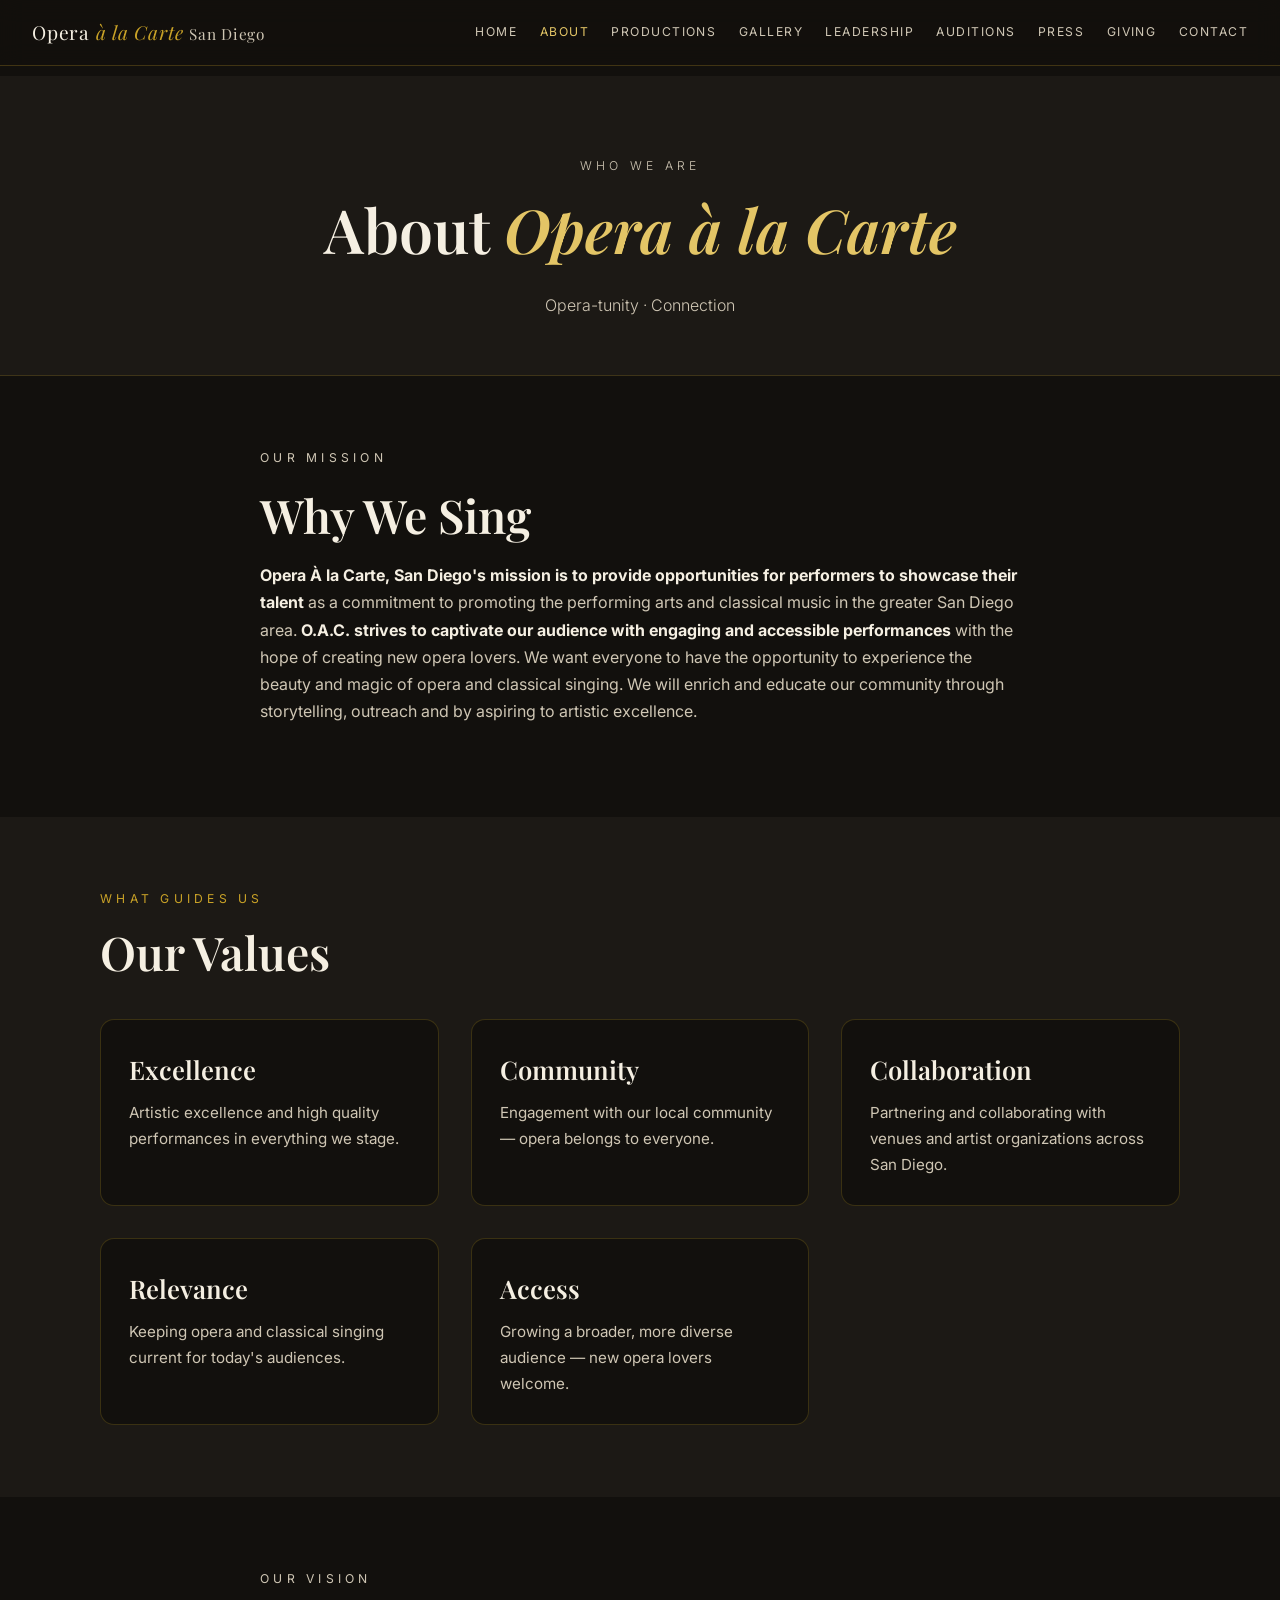
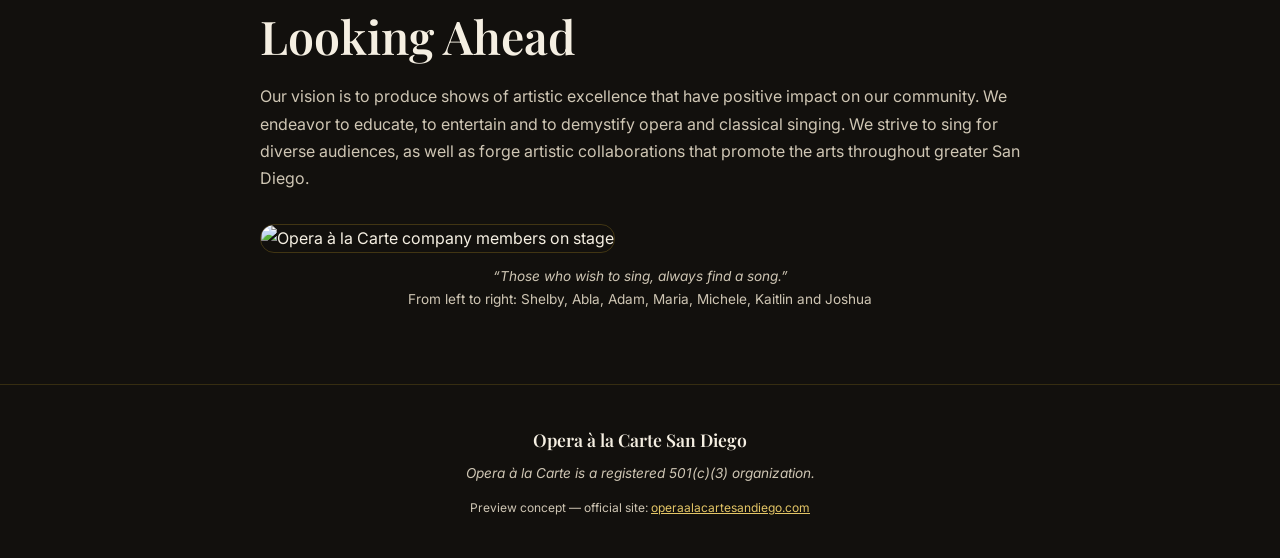
==== about.html @ bd7bd216 "Add about.html" ====
<!DOCTYPE html>
<html lang="en">
<head>
<meta charset="utf-8">
<meta name="viewport" content="width=device-width, initial-scale=1">
<title>About — Opera à la Carte San Diego</title>
<meta name="description" content="Opera À la Carte San Diego's mission: opportunities for performers, accessible opera for the community, artistic excellence.">
<link rel="canonical" href="https://jasongornall.github.io/opera-a-la-carte/about.html">
<meta property="og:title" content="About — Opera à la Carte San Diego">
<meta property="og:description" content="Opera-tunity and connection: our mission, vision, and values.">
<link rel="icon" href="data:image/svg+xml,%3Csvg xmlns='http://www.w3.org/2000/svg' viewBox='0 0 64 64'%3E%3Ccircle cx='32' cy='32' r='30' fill='%2312100d'/%3E%3Ctext x='32' y='44' font-family='Georgia,serif' font-size='36' fill='%23c9a227' text-anchor='middle' font-style='italic'%3EO%3C/text%3E%3C/svg%3E">
<link rel="preconnect" href="https://fonts.googleapis.com">
<link rel="preconnect" href="https://fonts.gstatic.com" crossorigin>
<link href="https://fonts.googleapis.com/css2?family=Playfair+Display:ital,wght@0,400;0,600;0,700;1,400;1,600&family=Inter:wght@300;400;500;600&display=swap" rel="stylesheet">
<link rel="stylesheet" href="style.css">
</head>
<body>
<a class="skip-link" href="#main">Skip to content</a>
<nav id="site-nav" aria-label="Main navigation">
  <a class="brand" href="index.html">Opera <em>à la Carte</em> <span>San Diego</span></a>
  <button class="menu-toggle" aria-expanded="false" aria-controls="nav-links" aria-label="Toggle menu">☰</button>
  <ul class="nav-links" id="nav-links">
    <li><a href="index.html">Home</a></li>
    <li><a href="about.html" class="active" aria-current="page">About</a></li>
    <li><a href="productions.html">Productions</a></li>
    <li><a href="gallery.html">Gallery</a></li>
    <li><a href="leadership.html">Leadership</a></li>
    <li><a href="auditions.html">Auditions</a></li>
    <li><a href="press.html">Press</a></li>
    <li><a href="giving.html">Giving</a></li>
    <li><a href="contact.html">Contact</a></li>
  </ul>
</nav>
<main id="main">
<div class="page-hero">
  <p class="section-label">Who We Are</p>
  <h1>About <em>Opera à la Carte</em></h1>
  <p>Opera-tunity · Connection</p>
</div>

<section aria-labelledby="mission-heading">
  <div class="wrap narrow prose">
    <p class="section-label reveal">Our Mission</p>
    <h2 class="section-title reveal" id="mission-heading">Why We Sing</h2>
    <p class="reveal"><strong>Opera À la Carte, San Diego's mission is to provide opportunities for performers to showcase their talent</strong> as a commitment to promoting the performing arts and classical music in the greater San Diego area. <strong>O.A.C. strives to captivate our audience with engaging and accessible performances</strong> with the hope of creating new opera lovers. We want everyone to have the opportunity to experience the beauty and magic of opera and classical singing. We will enrich and educate our community through storytelling, outreach and by aspiring to artistic excellence.</p>
  </div>
</section>

<section style="background:var(--ink-soft)" aria-labelledby="values-heading">
  <div class="wrap">
    <p class="section-label reveal">What Guides Us</p>
    <h2 class="section-title reveal" id="values-heading">Our Values</h2>
    <div class="cards">
      <article class="card reveal"><div class="card-body"><h3>Excellence</h3><p>Artistic excellence and high quality performances in everything we stage.</p></div></article>
      <article class="card reveal"><div class="card-body"><h3>Community</h3><p>Engagement with our local community — opera belongs to everyone.</p></div></article>
      <article class="card reveal"><div class="card-body"><h3>Collaboration</h3><p>Partnering and collaborating with venues and artist organizations across San Diego.</p></div></article>
      <article class="card reveal"><div class="card-body"><h3>Relevance</h3><p>Keeping opera and classical singing current for today's audiences.</p></div></article>
      <article class="card reveal"><div class="card-body"><h3>Access</h3><p>Growing a broader, more diverse audience — new opera lovers welcome.</p></div></article>
    </div>
  </div>
</section>

<section aria-labelledby="vision-heading">
  <div class="wrap narrow prose">
    <p class="section-label reveal">Our Vision</p>
    <h2 class="section-title reveal" id="vision-heading">Looking Ahead</h2>
    <p class="reveal">Our vision is to produce shows of artistic excellence that have positive impact on our community. We endeavor to educate, to entertain and to demystify opera and classical singing. We strive to sing for diverse audiences, as well as forge artistic collaborations that promote the arts throughout greater San Diego.</p>
    <figure class="reveal mt-2">
      <img src="https://images.squarespace-cdn.com/content/v1/653d35e259950608411b7131/40594446-e192-43dd-8677-8a4445d5dad8/IMG_2089.JPG" alt="Opera à la Carte company members on stage" loading="lazy" decoding="async" style="border-radius:14px; border:1px solid rgba(201,162,39,.25)">
      <figcaption style="color:var(--cream-dim); font-size:.85rem; margin-top:.75rem; text-align:center"><em>“Those who wish to sing, always find a song.”</em><br>From left to right: Shelby, Abla, Adam, Maria, Michele, Kaitlin and Joshua</figcaption>
    </figure>
  </div>
</section>
</main>
<footer>
  <p class="serif">Opera à la Carte San Diego</p>
  <p><em>Opera à la Carte is a registered 501(c)(3) organization.</em></p>
  <p class="footer-note">Preview concept — official site: <a href="https://www.operaalacartesandiego.com/" target="_blank" rel="noopener">operaalacartesandiego.com</a></p>
</footer>
<script>
  const io = new IntersectionObserver((es) => es.forEach(e => { if (e.isIntersecting) { e.target.classList.add('visible'); io.unobserve(e.target); } }), { threshold: 0.12 });
  document.querySelectorAll('.reveal').forEach(el => io.observe(el));
  const toggle = document.querySelector('.menu-toggle');
  const nav = document.getElementById('site-nav');
  toggle.addEventListener('click', () => {
    const open = nav.classList.toggle('nav-open');
    toggle.setAttribute('aria-expanded', open ? 'true' : 'false');
  });
</script>
</body>
</html>
---- style.css ----
:root {
  --ink: #12100d;
  --ink-soft: #1c1915;
  --gold: #c9a227;
  --gold-soft: #e3c566;
  --cream: #f5efe2;
  --cream-dim: #cfc6b4;
}
* { margin: 0; padding: 0; box-sizing: border-box; }
html { scroll-behavior: smooth; }
body {
  font-family: 'Inter', system-ui, sans-serif;
  background: var(--ink); color: var(--cream);
  line-height: 1.7; -webkit-font-smoothing: antialiased;
}
h1, h2, h3, .serif { font-family: 'Playfair Display', Georgia, serif; font-weight: 600; }
a { color: inherit; }
img { max-width: 100%; }

nav {
  position: fixed; top: 0; left: 0; right: 0; z-index: 50;
  display: flex; justify-content: space-between; align-items: center; gap: 1rem;
  padding: 1rem 2rem; flex-wrap: wrap;
  background: rgba(18,16,13,.78); backdrop-filter: blur(12px);
  border-bottom: 1px solid rgba(201,162,39,.25);
}
.brand { font-family: 'Playfair Display', serif; font-size: 1.2rem; letter-spacing: .04em; text-decoration: none; white-space: nowrap; }
.brand em { color: var(--gold); font-style: italic; }
.brand span { font-size: .8em; color: var(--cream-dim); }
.nav-links { display: flex; gap: 1.4rem; list-style: none; font-size: .76rem; letter-spacing: .12em; text-transform: uppercase; flex-wrap: wrap; }
.nav-links a { text-decoration: none; color: var(--cream-dim); transition: color .25s; }
.nav-links a:hover, .nav-links a.active { color: var(--gold-soft); }
@media (max-width: 900px) { .nav-links { gap: .9rem; font-size: .7rem; } nav { padding: .9rem 1rem; } }

main { padding-top: 76px; }
.page-hero { padding: 5rem 1.5rem 3.5rem; text-align: center; background: var(--ink-soft); border-bottom: 1px solid rgba(201,162,39,.2); }
.page-hero h1 { font-size: clamp(2.2rem, 5vw, 3.8rem); margin-bottom: .75rem; }
.page-hero h1 em { color: var(--gold-soft); }
.page-hero p { color: var(--cream-dim); max-width: 640px; margin: 0 auto; font-weight: 300; }

section { padding: 4.5rem 1.5rem; }
.wrap { max-width: 1080px; margin: 0 auto; }
.wrap.narrow { max-width: 760px; }
.section-label { font-size: .76rem; letter-spacing: .35em; text-transform: uppercase; color: var(--gold); margin-bottom: 1rem; }
.section-title { font-size: clamp(1.9rem, 4vw, 2.9rem); margin-bottom: 1.25rem; line-height: 1.15; }
.lede { color: var(--cream-dim); font-size: 1.08rem; font-weight: 300; }
.prose p { margin-bottom: 1.25rem; color: var(--cream-dim); }
.prose p strong, .prose strong { color: var(--cream); }
.prose ul { margin: 0 0 1.5rem 1.25rem; color: var(--cream-dim); }
.prose li { margin-bottom: .6rem; }

.btn {
  display: inline-block; text-decoration: none; background: var(--gold); color: var(--ink);
  font-weight: 600; letter-spacing: .08em; text-transform: uppercase; font-size: .85rem;
  padding: 1rem 2.4rem; border-radius: 999px; transition: transform .25s, background .25s; border: none; cursor: pointer;
}
.btn:hover { background: var(--gold-soft); transform: translateY(-2px); }
.btn.ghost { background: transparent; color: var(--cream); border: 1px solid rgba(245,239,226,.4); }
.btn.ghost:hover { border-color: var(--gold-soft); color: var(--gold-soft); background: transparent; }

.cards { display: grid; grid-template-columns: repeat(auto-fit, minmax(300px, 1fr)); gap: 2rem; margin-top: 2.5rem; }
.card { background: var(--ink); border: 1px solid rgba(201,162,39,.22); border-radius: 14px; overflow: hidden; transition: transform .3s, border-color .3s; }
.card:hover { transform: translateY(-6px); border-color: rgba(201,162,39,.55); }
.card img { width: 100%; height: 240px; object-fit: cover; display: block; }
.card-body { padding: 1.75rem; }
.kicker { font-size: .7rem; letter-spacing: .3em; text-transform: uppercase; color: var(--gold); margin-bottom: .6rem; }
.card h3 { font-size: 1.6rem; margin-bottom: .5rem; }
.card h3 em { font-style: italic; }
.card p { color: var(--cream-dim); font-size: .95rem; }

.person { display: grid; grid-template-columns: 260px 1fr; gap: 2.5rem; margin-bottom: 4rem; align-items: start; }
.person img { width: 100%; border-radius: 14px; border: 1px solid rgba(201,162,39,.3); }
.person h3 { font-size: 1.8rem; margin-bottom: .25rem; }
.person .role { font-size: .78rem; letter-spacing: .25em; text-transform: uppercase; color: var(--gold); margin-bottom: 1rem; }
.person p { color: var(--cream-dim); margin-bottom: 1rem; font-size: .98rem; }
@media (max-width: 720px) { .person { grid-template-columns: 1fr; } .person img { max-width: 320px; } }

.cast-grid { display: grid; grid-template-columns: repeat(auto-fill, minmax(220px, 1fr)); gap: 1.75rem; margin-top: 2.5rem; }
.cast-member { text-align: center; }
.cast-member img { width: 100%; aspect-ratio: 1/1; object-fit: cover; border-radius: 12px; border: 1px solid rgba(201,162,39,.25); margin-bottom: .9rem; }
.cast-member h4 { font-family: 'Playfair Display', serif; font-size: 1.15rem; }
.cast-member p { color: var(--gold-soft); font-size: .85rem; font-style: italic; }

.gallery-grid { display: grid; grid-template-columns: repeat(auto-fill, minmax(260px, 1fr)); gap: 1.25rem; margin-top: 2.5rem; }
.gallery-grid img { width: 100%; height: 240px; object-fit: cover; border-radius: 10px; border: 1px solid rgba(201,162,39,.18); transition: transform .3s; cursor: zoom-in; }
.gallery-grid img:hover { transform: scale(1.03); }

.press-item { background: var(--ink); border: 1px solid rgba(201,162,39,.22); border-radius: 14px; padding: 2.25rem; margin-bottom: 2rem; }
.press-item .outlet { font-size: .72rem; letter-spacing: .3em; text-transform: uppercase; color: var(--gold); margin-bottom: .75rem; }
.press-item h3 { font-size: 1.5rem; margin-bottom: .75rem; font-style: italic; }
.press-item p { color: var(--cream-dim); font-size: .96rem; margin-bottom: .75rem; }
.press-item .byline { font-size: .82rem; color: var(--cream-dim); }

.qr-row { display: flex; gap: 2.5rem; flex-wrap: wrap; margin-top: 2.5rem; }
.qr-card { background: var(--ink); border: 1px solid rgba(201,162,39,.25); border-radius: 14px; padding: 2rem; text-align: center; flex: 1; min-width: 260px; }
.qr-card img { width: 220px; height: 220px; object-fit: contain; background: #fff; border-radius: 10px; margin-bottom: 1rem; }
.qr-card h4 { font-size: 1.2rem; margin-bottom: .5rem; }
.qr-card p { color: var(--cream-dim); font-size: .9rem; }
.address-card { margin-top: 2.5rem; background: var(--ink-soft); border: 1px solid rgba(201,162,39,.25); border-radius: 14px; padding: 2rem; }
.address-card p { color: var(--cream-dim); }

.hero {
  min-height: 92vh; display: grid; place-items: center; text-align: center;
  position: relative; overflow: hidden; padding: 7rem 1.5rem 4rem;
}
.hero::before {
  content: ""; position: absolute; inset: 0;
  background: url('https://images.squarespace-cdn.com/content/v1/653d35e259950608411b7131/40ad0a36-6463-4f5a-85ae-fc68fa8f622d/Orpheus-Maria+C1.jpg') center/cover no-repeat;
  filter: brightness(.38) saturate(1.05);
}
.hero::after {
  content: ""; position: absolute; inset: 0;
  background: linear-gradient(to bottom, rgba(18,16,13,.55), rgba(18,16,13,.15) 40%, rgba(18,16,13,.94));
}
.hero-inner { position: relative; z-index: 2; max-width: 900px; }
.eyebrow {
  display: inline-block; font-size: .78rem; letter-spacing: .35em; text-transform: uppercase;
  color: var(--gold-soft); border: 1px solid rgba(201,162,39,.5);
  padding: .5rem 1.25rem; border-radius: 999px; margin-bottom: 1.75rem;
}
.hero h1 { font-size: clamp(2.8rem, 7vw, 5.5rem); line-height: 1.08; margin-bottom: 1rem; }
.hero h1 em { color: var(--gold-soft); }
.hero .tagline { font-size: 1.1rem; color: var(--cream-dim); letter-spacing: .12em; margin-bottom: 2.5rem; }
.hero .btn + .btn { margin-left: .75rem; }
@media (max-width: 560px) { .hero .btn + .btn { margin-left: 0; margin-top: .75rem; } }

.quote-band { text-align: center; }
.quote-grid { display: grid; grid-template-columns: repeat(auto-fit, minmax(280px, 1fr)); gap: 2rem; margin-top: 2.5rem; }
blockquote { font-family: 'Playfair Display', serif; font-style: italic; font-size: 1.5rem; line-height: 1.4; padding: 2.25rem 1.75rem; border-top: 2px solid var(--gold); border-bottom: 2px solid var(--gold); }
blockquote footer { font-family: 'Inter', sans-serif; font-style: normal; font-size: .78rem; letter-spacing: .2em; text-transform: uppercase; color: var(--cream-dim); margin-top: 1rem; }
.rossini { background: linear-gradient(135deg, #2a1414, #12100d); border-top: 1px solid rgba(201,162,39,.25); border-bottom: 1px solid rgba(201,162,39,.25); text-align: center; }
.rossini blockquote { border: none; font-size: clamp(1.25rem, 3vw, 1.9rem); max-width: 820px; margin: 0 auto; }

.split { display: grid; grid-template-columns: 1fr 1fr; gap: 3rem; align-items: center; }
.split img { border-radius: 14px; border: 1px solid rgba(201,162,39,.25); }
@media (max-width: 820px) { .split { grid-template-columns: 1fr; } }

footer { padding: 2.5rem 1.5rem; text-align: center; color: var(--cream-dim); font-size: .85rem; border-top: 1px solid rgba(201,162,39,.2); }
footer .serif { font-size: 1.1rem; color: var(--cream); margin-bottom: .5rem; }
footer a { color: var(--gold-soft); }

.reveal { opacity: 0; transform: translateY(26px); transition: opacity .8s ease, transform .8s ease; }
.reveal.visible { opacity: 1; transform: none; }

/* ---- Best practices: accessibility, responsive nav, motion ---- */
.skip-link {
  position: absolute; left: -9999px; top: 0; z-index: 100;
  background: var(--gold); color: var(--ink); font-weight: 600;
  padding: .75rem 1.25rem; border-radius: 0 0 8px 0; text-decoration: none;
}
.skip-link:focus { left: 0; }
:focus-visible { outline: 3px solid var(--gold-soft); outline-offset: 3px; border-radius: 4px; }

.menu-toggle {
  display: none; background: none; border: 1px solid rgba(201,162,39,.5);
  color: var(--cream); border-radius: 8px; padding: .5rem .7rem; cursor: pointer;
  font-size: 1.1rem; line-height: 1;
}
@media (max-width: 900px) {
  .menu-toggle { display: block; }
  .nav-links {
    display: none; width: 100%; flex-direction: column; gap: 0;
    padding: .5rem 0 0;
  }
  nav.nav-open .nav-links { display: flex; }
  .nav-links li { border-top: 1px solid rgba(201,162,39,.15); }
  .nav-links a { display: block; padding: .8rem .25rem; font-size: .85rem; }
}

.text-center { text-align: center; }
.mt-2 { margin-top: 2rem; }
.mb-2 { margin-bottom: 2rem; }
.footer-note { margin-top: .75rem; font-size: .75rem; }

@media (prefers-reduced-motion: reduce) {
  html { scroll-behavior: auto; }
  .reveal { opacity: 1; transform: none; transition: none; }
  *, *::before, *::after { animation-duration: .01ms !important; transition-duration: .01ms !important; }
}
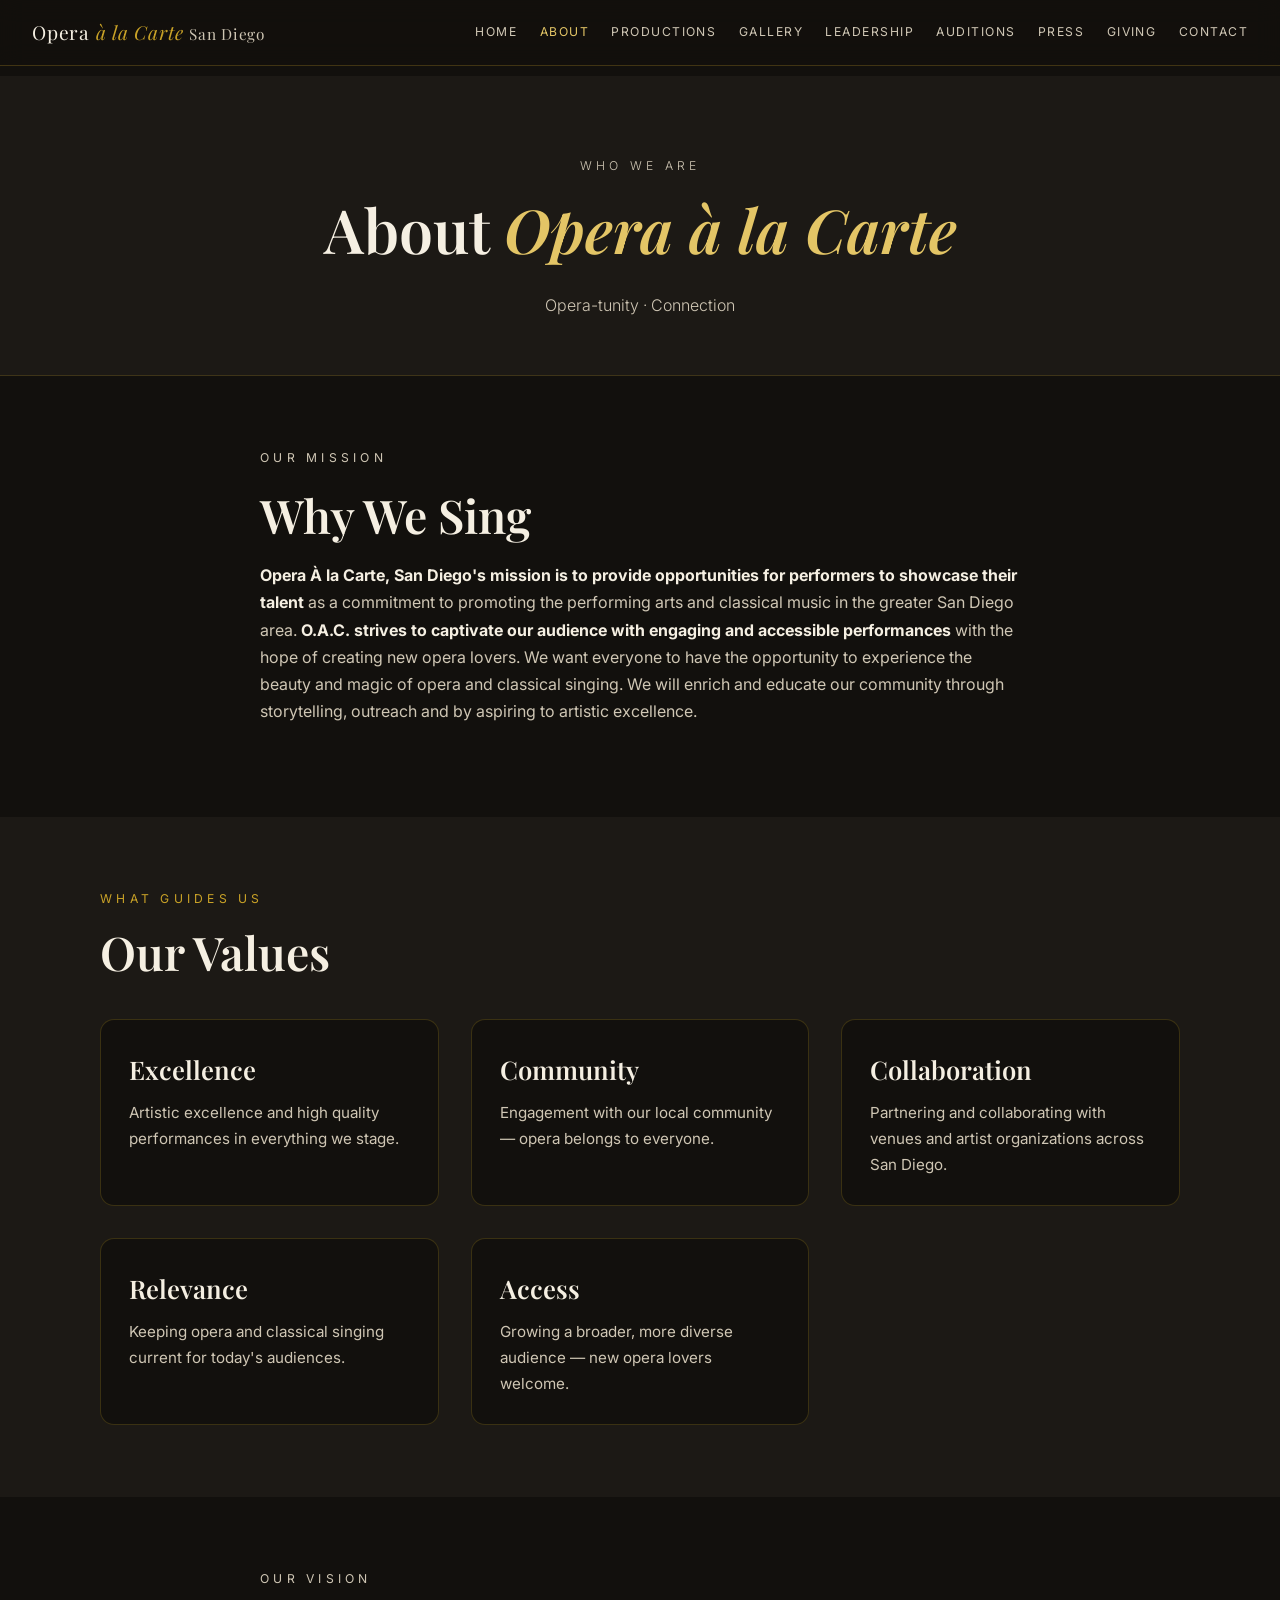
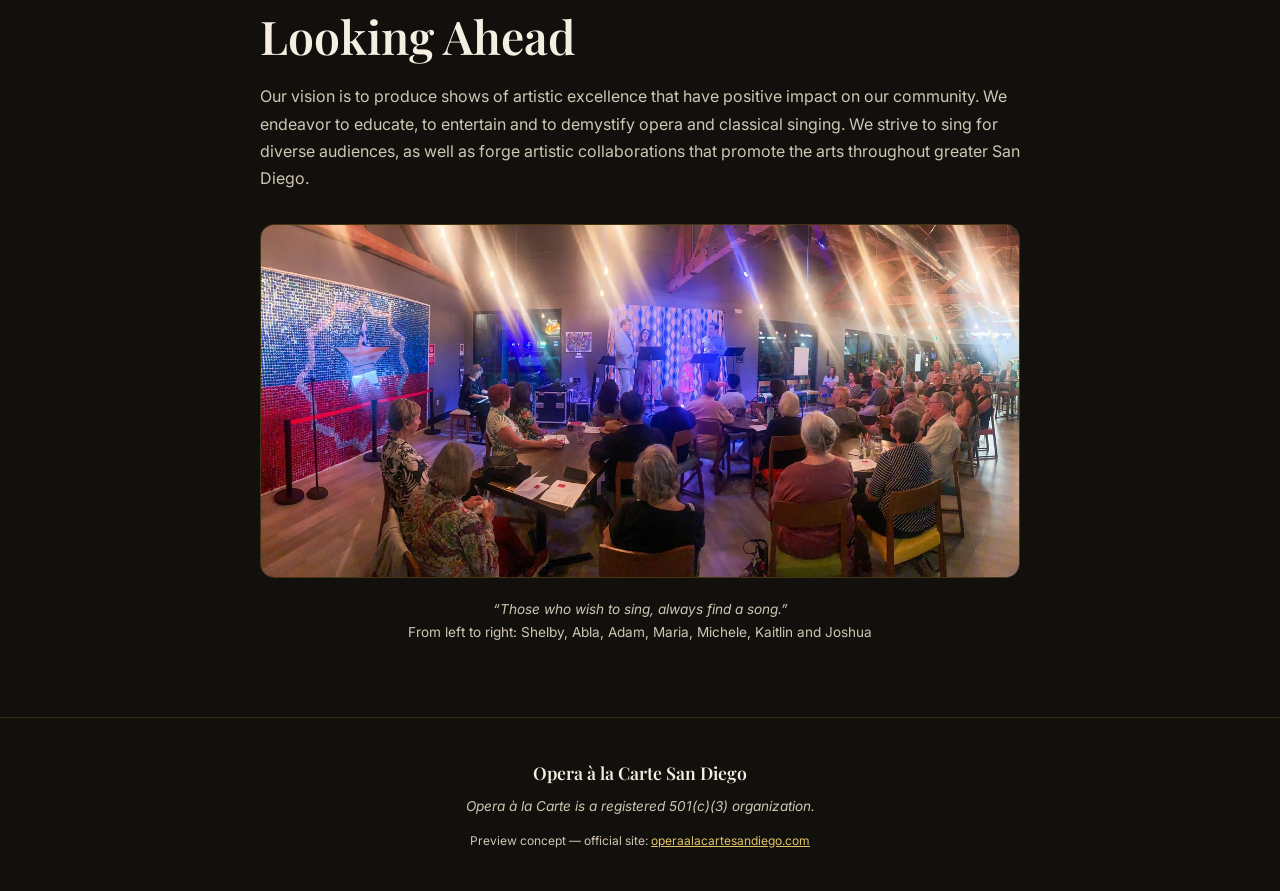
==== commit 271571ac: "Cache-bust CSS with version query param" ====
--- a/about.html
+++ b/about.html
@@ -12,7 +12,7 @@
 <link rel="preconnect" href="https://fonts.googleapis.com">
 <link rel="preconnect" href="https://fonts.gstatic.com" crossorigin>
 <link href="https://fonts.googleapis.com/css2?family=Playfair+Display:ital,wght@0,400;0,600;0,700;1,400;1,600&family=Inter:wght@300;400;500;600&display=swap" rel="stylesheet">
-<link rel="stylesheet" href="style.css">
+<link rel="stylesheet" href="style.css?v=53d1116">
 </head>
 <body>
 <a class="skip-link" href="#main">Skip to content</a>
@@ -66,7 +66,7 @@
     <h2 class="section-title reveal" id="vision-heading">Looking Ahead</h2>
     <p class="reveal">Our vision is to produce shows of artistic excellence that have positive impact on our community. We endeavor to educate, to entertain and to demystify opera and classical singing. We strive to sing for diverse audiences, as well as forge artistic collaborations that promote the arts throughout greater San Diego.</p>
     <figure class="reveal mt-2">
-      <img src="https://images.squarespace-cdn.com/content/v1/653d35e259950608411b7131/40594446-e192-43dd-8677-8a4445d5dad8/IMG_2089.JPG" alt="Opera à la Carte company members on stage" loading="lazy" decoding="async" style="border-radius:14px; border:1px solid rgba(201,162,39,.25)">
+      <img src="assets/img/17-IMG_2089.jpg" alt="Opera à la Carte company members on stage" loading="lazy" decoding="async" style="border-radius:14px; border:1px solid rgba(201,162,39,.25)">
       <figcaption style="color:var(--cream-dim); font-size:.85rem; margin-top:.75rem; text-align:center"><em>“Those who wish to sing, always find a song.”</em><br>From left to right: Shelby, Abla, Adam, Maria, Michele, Kaitlin and Joshua</figcaption>
     </figure>
   </div>
